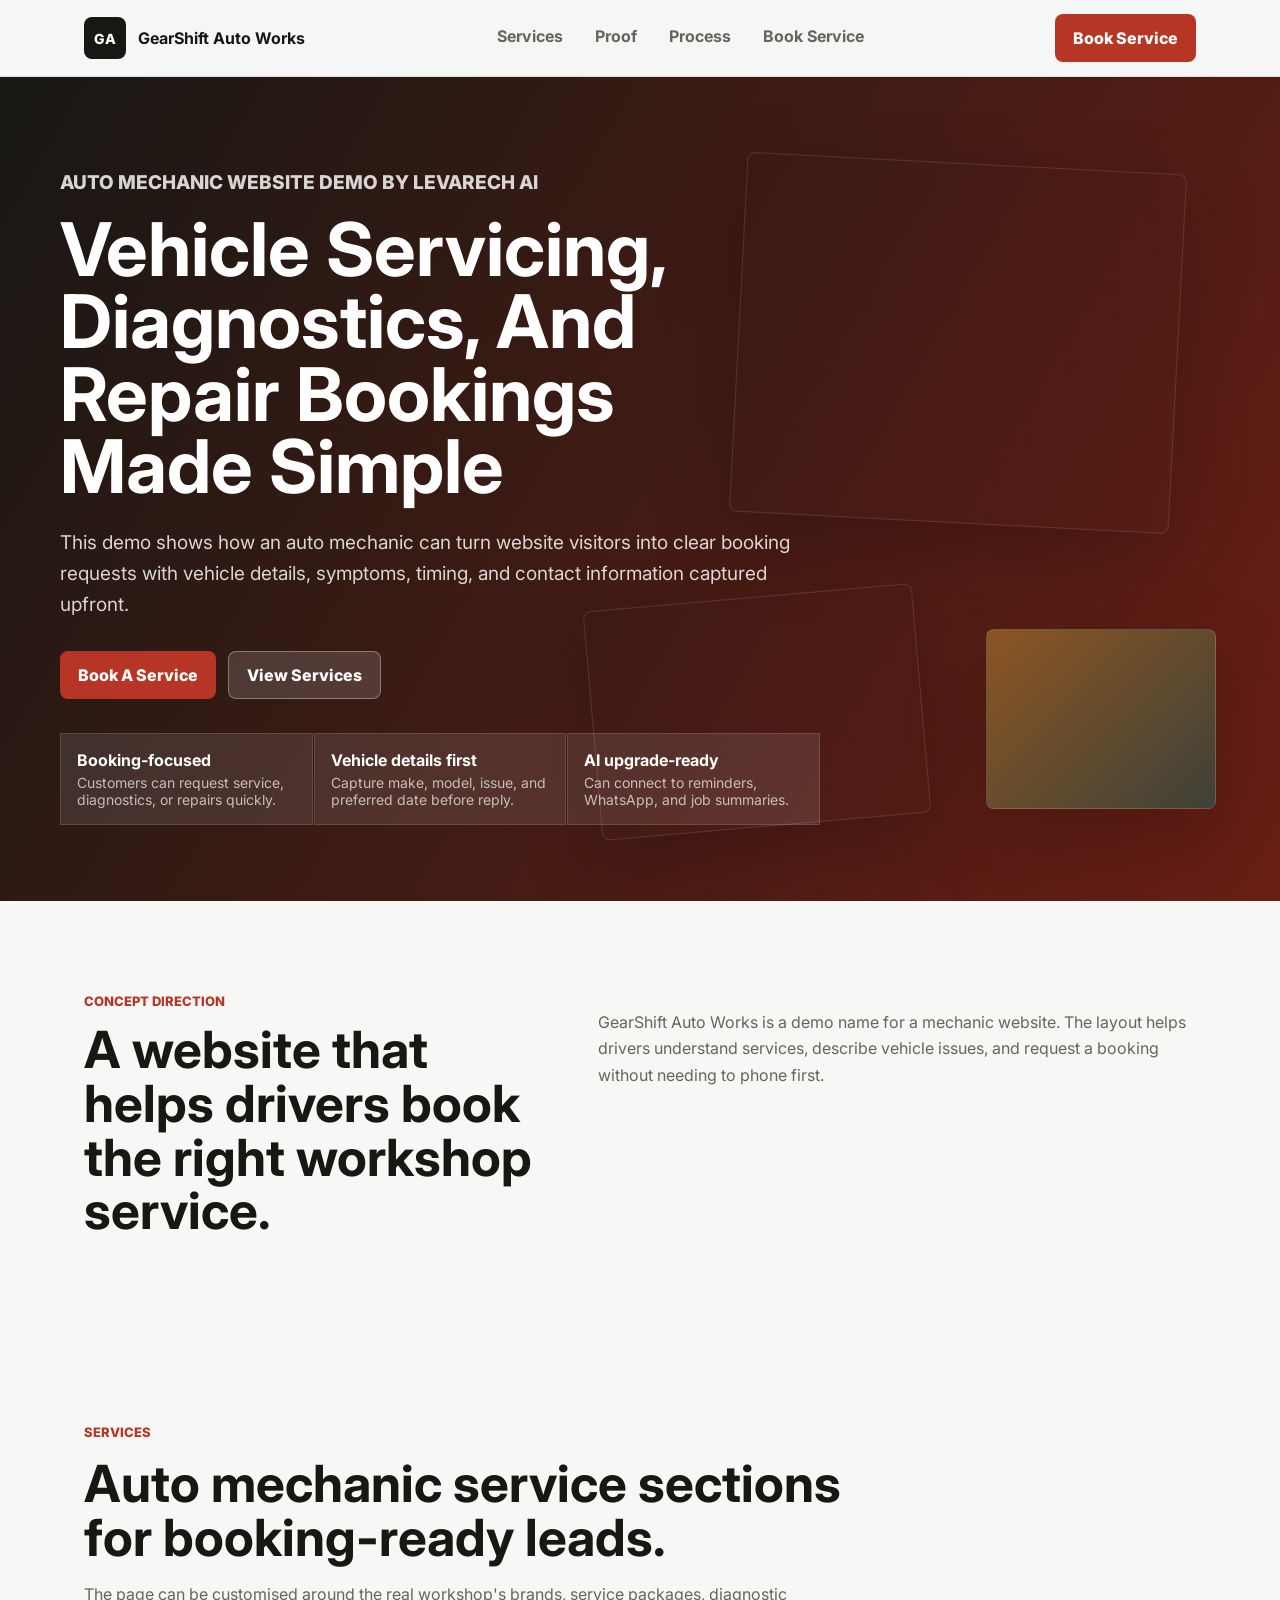
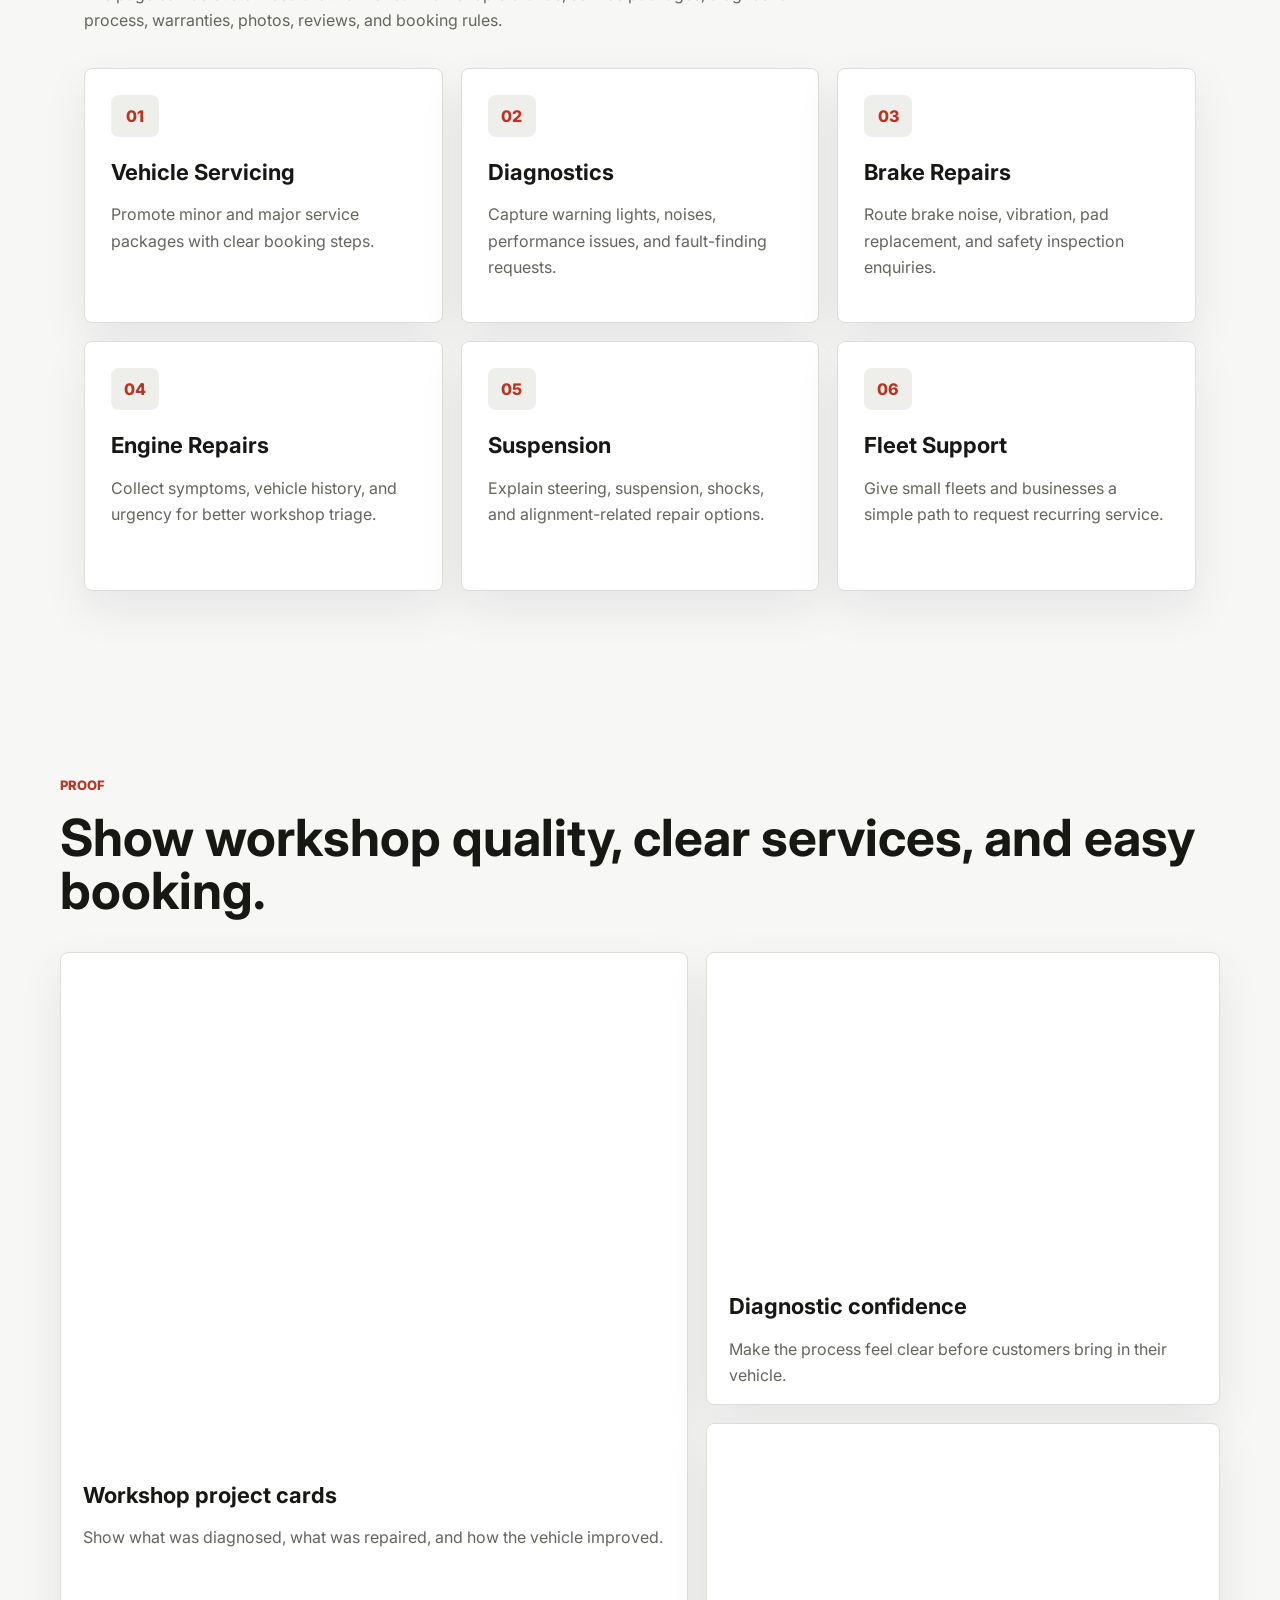
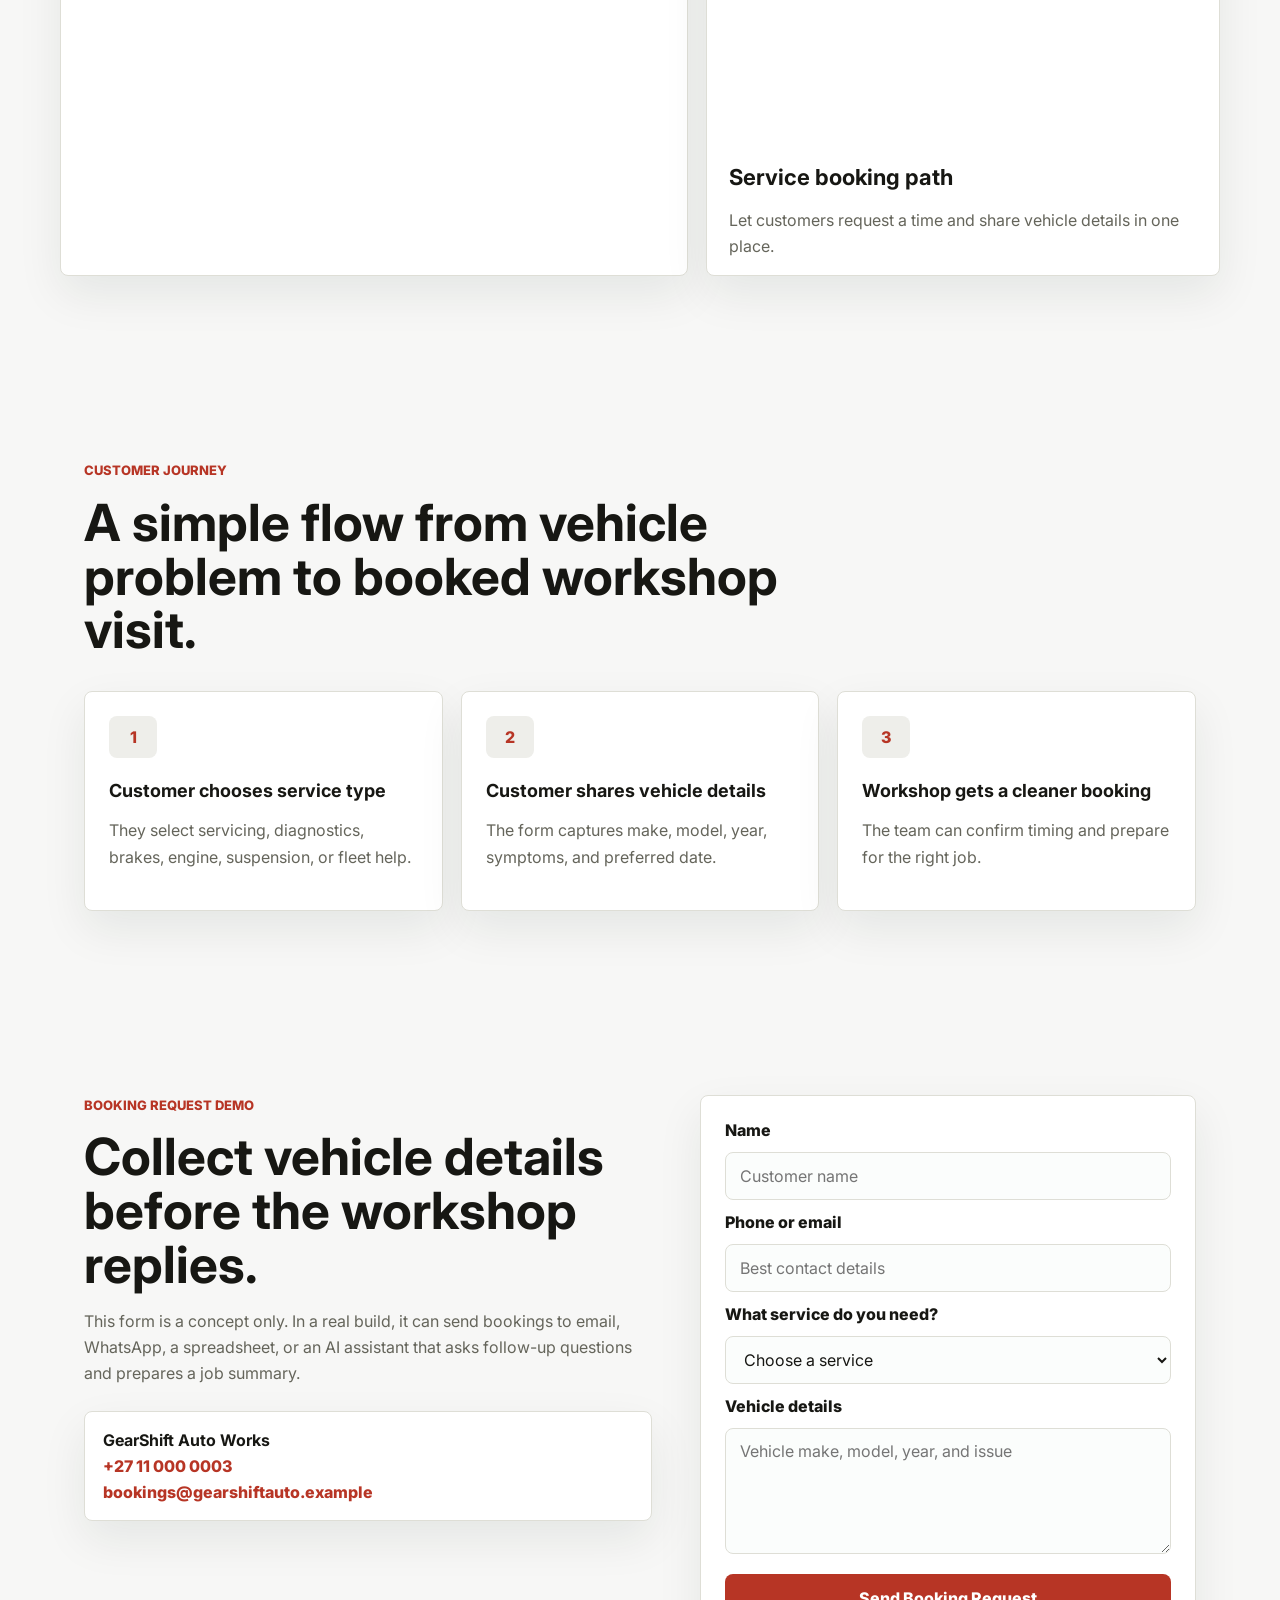
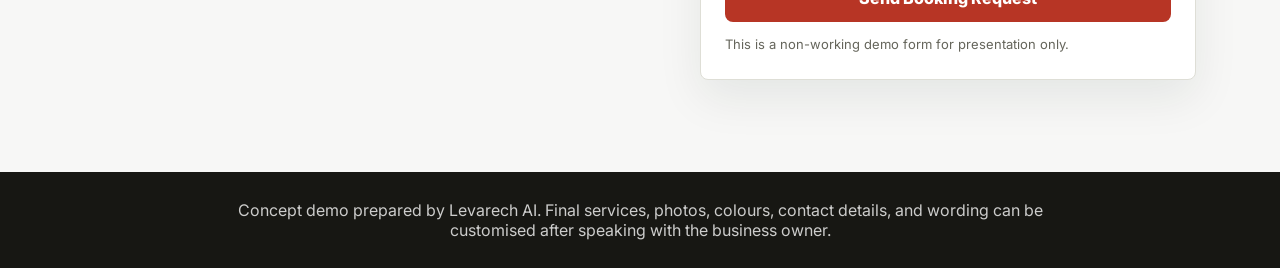
==== auto-mechanic-demo.html @ c33b5302 "Update Levarech AI website and demos" ====
<!doctype html>
<html lang="en">
  <head>
    <meta charset="utf-8">
    <meta name="viewport" content="width=device-width, initial-scale=1">
    <meta
      name="description"
      content="A concept auto mechanic website demo for GearShift Auto Works, prepared by Levarech AI."
    >
    <meta name="theme-color" content="#171713">
    <meta property="og:type" content="website">
    <meta property="og:title" content="GearShift Auto Works | Auto Mechanic Website Demo">
    <meta
      property="og:description"
      content="A polished auto mechanic website concept for servicing, diagnostics, brakes, repairs, and booking requests."
    >
    <meta property="og:url" content="https://fxlegend-dev.github.io/levarechai/auto-mechanic-demo.html">
    <meta property="og:site_name" content="Levarech AI">
    <link rel="canonical" href="https://fxlegend-dev.github.io/levarechai/auto-mechanic-demo.html">
    <title>GearShift Auto Works | Auto Mechanic Website Demo</title>
    <link rel="icon" href="assets/favicon.svg" type="image/svg+xml">
    <link rel="preconnect" href="https://fonts.googleapis.com">
    <link rel="preconnect" href="https://fonts.gstatic.com" crossorigin>
    <link
      href="https://fonts.googleapis.com/css2?family=Inter:wght@400;500;600;700;800&display=swap"
      rel="stylesheet"
    >
    <link rel="stylesheet" href="barg-services-demo.css?v=20260823">
  </head>
  <body class="mechanic-demo">
    <a class="skip-link" href="#main">Skip to content</a>

    <header class="demo-header">
      <nav class="demo-nav" aria-label="Main navigation">
        <a class="brand" href="#top" aria-label="GearShift Auto Works concept home">
          <span>GA</span>
          <strong>GearShift Auto Works</strong>
        </a>
        <div class="nav-links">
          <a href="#services">Services</a>
          <a href="#work">Proof</a>
          <a href="#process">Process</a>
          <a href="#quote">Book Service</a>
        </div>
        <a class="nav-button" href="#quote">Book Service</a>
      </nav>
    </header>

    <main id="main">
      <section class="hero" id="top">
        <div class="hero-media" aria-hidden="true">
          <div class="photo-card photo-one"></div>
          <div class="photo-card photo-two"></div>
          <div class="photo-card photo-three"></div>
        </div>

        <div class="hero-content">
          <p class="demo-tag">Auto mechanic website demo by Levarech AI</p>
          <h1>Vehicle Servicing, Diagnostics, And Repair Bookings Made Simple</h1>
          <p>
            This demo shows how an auto mechanic can turn website visitors into clear booking requests with vehicle
            details, symptoms, timing, and contact information captured upfront.
          </p>
          <div class="hero-actions">
            <a class="button primary" href="#quote">Book A Service</a>
            <a class="button secondary" href="#services">View Services</a>
          </div>
          <div class="trust-strip" aria-label="Business highlights">
            <div>
              <strong>Booking-focused</strong>
              <span>Customers can request service, diagnostics, or repairs quickly.</span>
            </div>
            <div>
              <strong>Vehicle details first</strong>
              <span>Capture make, model, issue, and preferred date before reply.</span>
            </div>
            <div>
              <strong>AI upgrade-ready</strong>
              <span>Can connect to reminders, WhatsApp, and job summaries.</span>
            </div>
          </div>
        </div>
      </section>

      <section class="section intro">
        <div>
          <p class="eyebrow">Concept direction</p>
          <h2>A website that helps drivers book the right workshop service.</h2>
        </div>
        <p>
          GearShift Auto Works is a demo name for a mechanic website. The layout helps drivers understand services,
          describe vehicle issues, and request a booking without needing to phone first.
        </p>
      </section>

      <section class="section" id="services">
        <div class="section-heading">
          <p class="eyebrow">Services</p>
          <h2>Auto mechanic service sections for booking-ready leads.</h2>
          <p>
            The page can be customised around the real workshop's brands, service packages, diagnostic process,
            warranties, photos, reviews, and booking rules.
          </p>
        </div>

        <div class="service-grid">
          <article>
            <span>01</span>
            <h3>Vehicle Servicing</h3>
            <p>Promote minor and major service packages with clear booking steps.</p>
          </article>
          <article>
            <span>02</span>
            <h3>Diagnostics</h3>
            <p>Capture warning lights, noises, performance issues, and fault-finding requests.</p>
          </article>
          <article>
            <span>03</span>
            <h3>Brake Repairs</h3>
            <p>Route brake noise, vibration, pad replacement, and safety inspection enquiries.</p>
          </article>
          <article>
            <span>04</span>
            <h3>Engine Repairs</h3>
            <p>Collect symptoms, vehicle history, and urgency for better workshop triage.</p>
          </article>
          <article>
            <span>05</span>
            <h3>Suspension</h3>
            <p>Explain steering, suspension, shocks, and alignment-related repair options.</p>
          </article>
          <article>
            <span>06</span>
            <h3>Fleet Support</h3>
            <p>Give small fleets and businesses a simple path to request recurring service.</p>
          </article>
        </div>
      </section>

      <section class="section work-section" id="work">
        <div class="section-heading">
          <p class="eyebrow">Proof</p>
          <h2>Show workshop quality, clear services, and easy booking.</h2>
        </div>
        <div class="work-grid">
          <article class="work-card tall">
            <div class="work-image work-a" aria-hidden="true"></div>
            <h3>Workshop project cards</h3>
            <p>Show what was diagnosed, what was repaired, and how the vehicle improved.</p>
          </article>
          <article class="work-card">
            <div class="work-image work-b" aria-hidden="true"></div>
            <h3>Diagnostic confidence</h3>
            <p>Make the process feel clear before customers bring in their vehicle.</p>
          </article>
          <article class="work-card">
            <div class="work-image work-c" aria-hidden="true"></div>
            <h3>Service booking path</h3>
            <p>Let customers request a time and share vehicle details in one place.</p>
          </article>
        </div>
      </section>

      <section class="section process" id="process">
        <div class="section-heading">
          <p class="eyebrow">Customer journey</p>
          <h2>A simple flow from vehicle problem to booked workshop visit.</h2>
        </div>
        <div class="steps">
          <div>
            <span>1</span>
            <strong>Customer chooses service type</strong>
            <p>They select servicing, diagnostics, brakes, engine, suspension, or fleet help.</p>
          </div>
          <div>
            <span>2</span>
            <strong>Customer shares vehicle details</strong>
            <p>The form captures make, model, year, symptoms, and preferred date.</p>
          </div>
          <div>
            <span>3</span>
            <strong>Workshop gets a cleaner booking</strong>
            <p>The team can confirm timing and prepare for the right job.</p>
          </div>
        </div>
      </section>

      <section class="section quote-section" id="quote">
        <div class="quote-copy">
          <p class="eyebrow">Booking request demo</p>
          <h2>Collect vehicle details before the workshop replies.</h2>
          <p>
            This form is a concept only. In a real build, it can send bookings to email, WhatsApp, a spreadsheet, or an
            AI assistant that asks follow-up questions and prepares a job summary.
          </p>
          <div class="contact-card">
            <strong>GearShift Auto Works</strong>
            <a href="tel:+27110000003">+27 11 000 0003</a>
            <a href="mailto:bookings@gearshiftauto.example">bookings@gearshiftauto.example</a>
          </div>
        </div>
        <form class="quote-form">
          <label for="customerName">Name</label>
          <input id="customerName" type="text" placeholder="Customer name">

          <label for="customerPhone">Phone or email</label>
          <input id="customerPhone" type="text" placeholder="Best contact details">

          <label for="serviceNeeded">What service do you need?</label>
          <select id="serviceNeeded">
            <option>Choose a service</option>
            <option>Vehicle service</option>
            <option>Diagnostics</option>
            <option>Brake repair</option>
            <option>Engine repair</option>
            <option>Suspension or steering</option>
            <option>Not sure yet</option>
          </select>

          <label for="details">Vehicle details</label>
          <textarea id="details" rows="5" placeholder="Vehicle make, model, year, and issue"></textarea>

          <button class="button primary" type="button">Send Booking Request</button>
          <p>This is a non-working demo form for presentation only.</p>
        </form>
      </section>

      <section class="demo-footer-note">
        <p>
          Concept demo prepared by Levarech AI. Final services, photos, colours, contact details, and wording can be
          customised after speaking with the business owner.
        </p>
      </section>
    </main>
  </body>
</html>
---- barg-services-demo.css ----
:root {
  --bg: #f4f7f5;
  --surface: #ffffff;
  --surface-soft: #eaf1ed;
  --ink: #10201d;
  --muted: #5d6a66;
  --line: #d9e2dd;
  --primary: #17685d;
  --primary-strong: #123f38;
  --gold: #c79132;
  --shadow: 0 24px 70px rgba(16, 32, 29, 0.14);
  --max: 1160px;
}

body.electrician-demo {
  --bg: #f6f8fb;
  --surface-soft: #edf3fa;
  --ink: #101826;
  --muted: #586579;
  --line: #d9e1ec;
  --primary: #b66b00;
  --primary-strong: #7b4700;
  --gold: #f5b942;
}

body.plumber-demo {
  --bg: #f4f9fb;
  --surface-soft: #e7f3f8;
  --ink: #0d2730;
  --muted: #55707a;
  --line: #d5e7ee;
  --primary: #0b6f8f;
  --primary-strong: #084b61;
  --gold: #2fb4cc;
}

body.mechanic-demo {
  --bg: #f7f7f6;
  --surface-soft: #eeeeea;
  --ink: #171713;
  --muted: #65655b;
  --line: #deded6;
  --primary: #b73525;
  --primary-strong: #812116;
  --gold: #d6a23a;
}

* {
  box-sizing: border-box;
}

html {
  scroll-behavior: smooth;
}

body {
  background: var(--bg);
  color: var(--ink);
  font-family: Inter, Arial, sans-serif;
  margin: 0;
}

a {
  color: inherit;
  text-decoration: none;
}

input,
select,
textarea,
button {
  font: inherit;
}

.skip-link {
  background: var(--ink);
  color: #fff;
  left: 16px;
  padding: 10px 14px;
  position: fixed;
  top: -60px;
  z-index: 10;
}

.skip-link:focus {
  top: 16px;
}

.demo-header {
  background: rgba(244, 247, 245, 0.94);
  border-bottom: 1px solid var(--line);
  position: sticky;
  top: 0;
  z-index: 5;
}

.demo-nav {
  align-items: center;
  display: flex;
  gap: 24px;
  justify-content: space-between;
  margin: 0 auto;
  max-width: var(--max);
  min-height: 76px;
  padding: 0 24px;
}

.brand {
  align-items: center;
  display: inline-flex;
  gap: 12px;
  font-weight: 800;
}

.brand span {
  align-items: center;
  background: var(--ink);
  border-radius: 8px;
  color: #fff;
  display: inline-flex;
  font-size: 14px;
  height: 42px;
  justify-content: center;
  width: 42px;
}

.nav-links {
  display: flex;
  gap: 8px;
}

.nav-links a {
  border-radius: 8px;
  color: var(--muted);
  font-weight: 700;
  min-height: 44px;
  padding: 10px 12px;
}

.nav-links a:hover,
.nav-links a:focus-visible {
  background: var(--surface-soft);
  color: var(--ink);
}

.nav-button,
.button {
  align-items: center;
  border-radius: 8px;
  display: inline-flex;
  font-weight: 800;
  justify-content: center;
  min-height: 48px;
  padding: 12px 18px;
}

.nav-button,
.primary {
  background: var(--primary);
  color: #fff;
}

.secondary {
  background: rgba(255, 255, 255, 0.14);
  border: 1px solid rgba(255, 255, 255, 0.32);
  color: #fff;
}

.hero {
  align-items: center;
  background:
    linear-gradient(120deg, rgba(16, 32, 29, 0.96), rgba(18, 63, 56, 0.82)),
    #10201d;
  color: #fff;
  display: grid;
  min-height: calc(100dvh - 76px);
  overflow: hidden;
  padding: 86px max(24px, calc((100vw - var(--max)) / 2)) 72px;
  position: relative;
}

.hero-media {
  inset: 0;
  opacity: 0.52;
  position: absolute;
}

.photo-card {
  background-position: center;
  background-size: cover;
  border: 1px solid rgba(255, 255, 255, 0.22);
  border-radius: 8px;
  box-shadow: 0 30px 70px rgba(0, 0, 0, 0.34);
  position: absolute;
}

.photo-one {
  background-image:
    linear-gradient(rgba(16, 32, 29, 0.12), rgba(16, 32, 29, 0.12)),
    url("https://images.unsplash.com/photo-1504307651254-35680f356dfd?auto=format&fit=crop&w=1200&q=80");
  height: 360px;
  right: 8%;
  top: 86px;
  transform: rotate(3deg);
  width: 440px;
}

.photo-two {
  background-image:
    linear-gradient(rgba(16, 32, 29, 0.12), rgba(16, 32, 29, 0.12)),
    url("https://images.unsplash.com/photo-1581092918056-0c4c3acd3789?auto=format&fit=crop&w=1000&q=80");
  bottom: 74px;
  height: 230px;
  right: 28%;
  transform: rotate(-5deg);
  width: 330px;
}

.photo-three {
  background:
    linear-gradient(135deg, rgba(199, 145, 50, 0.94), rgba(23, 104, 93, 0.94));
  bottom: 92px;
  height: 180px;
  right: 5%;
  width: 230px;
}

.electrician-demo .hero {
  background:
    linear-gradient(120deg, rgba(16, 24, 38, 0.96), rgba(123, 71, 0, 0.78)),
    #101826;
}

.electrician-demo .photo-one {
  background-image:
    linear-gradient(rgba(16, 24, 38, 0.08), rgba(16, 24, 38, 0.08)),
    url("https://images.unsplash.com/photo-1621905252507-b35492cc74b4?auto=format&fit=crop&w=1200&q=80");
}

.electrician-demo .photo-two {
  background-image:
    linear-gradient(rgba(16, 24, 38, 0.08), rgba(16, 24, 38, 0.08)),
    url("https://images.unsplash.com/photo-1621905251918-48416bd8575a?auto=format&fit=crop&w=1000&q=80");
}

.electrician-demo .work-a {
  background-image: url("https://images.unsplash.com/photo-1621905252507-b35492cc74b4?auto=format&fit=crop&w=1200&q=80");
}

.electrician-demo .work-b {
  background-image: url("https://images.unsplash.com/photo-1621905251918-48416bd8575a?auto=format&fit=crop&w=1000&q=80");
}

.electrician-demo .work-c {
  background-image: url("https://images.unsplash.com/photo-1558618666-fcd25c85cd64?auto=format&fit=crop&w=1000&q=80");
}

.plumber-demo .hero {
  background:
    linear-gradient(120deg, rgba(13, 39, 48, 0.96), rgba(8, 75, 97, 0.78)),
    #0d2730;
}

.plumber-demo .photo-one {
  background-image:
    linear-gradient(rgba(13, 39, 48, 0.08), rgba(13, 39, 48, 0.08)),
    url("https://images.unsplash.com/photo-1607472586893-edb57bdc0e39?auto=format&fit=crop&w=1200&q=80");
}

.plumber-demo .photo-two {
  background-image:
    linear-gradient(rgba(13, 39, 48, 0.08), rgba(13, 39, 48, 0.08)),
    url("https://images.unsplash.com/photo-1585704032915-c3400ca199e7?auto=format&fit=crop&w=1000&q=80");
}

.plumber-demo .work-a {
  background-image: url("https://images.unsplash.com/photo-1607472586893-edb57bdc0e39?auto=format&fit=crop&w=1200&q=80");
}

.plumber-demo .work-b {
  background-image: url("https://images.unsplash.com/photo-1585704032915-c3400ca199e7?auto=format&fit=crop&w=1000&q=80");
}

.plumber-demo .work-c {
  background-image: url("https://images.unsplash.com/photo-1581092160607-ee22621dd758?auto=format&fit=crop&w=1000&q=80");
}

.mechanic-demo .hero {
  background:
    linear-gradient(120deg, rgba(23, 23, 19, 0.96), rgba(129, 33, 22, 0.78)),
    #171713;
}

.mechanic-demo .photo-one {
  background-image:
    linear-gradient(rgba(23, 23, 19, 0.08), rgba(23, 23, 19, 0.08)),
    url("https://images.unsplash.com/photo-1625047509168-a7026f36de04?auto=format&fit=crop&w=1200&q=80");
}

.mechanic-demo .photo-two {
  background-image:
    linear-gradient(rgba(23, 23, 19, 0.08), rgba(23, 23, 19, 0.08)),
    url("https://images.unsplash.com/photo-1487754180451-c456f719a1fc?auto=format&fit=crop&w=1000&q=80");
}

.mechanic-demo .work-a {
  background-image: url("https://images.unsplash.com/photo-1625047509168-a7026f36de04?auto=format&fit=crop&w=1200&q=80");
}

.mechanic-demo .work-b {
  background-image: url("https://images.unsplash.com/photo-1487754180451-c456f719a1fc?auto=format&fit=crop&w=1000&q=80");
}

.mechanic-demo .work-c {
  background-image: url("https://images.unsplash.com/photo-1632823469850-1b7b1e8b7e1e?auto=format&fit=crop&w=1000&q=80");
}

.hero-content {
  max-width: 760px;
  position: relative;
  z-index: 1;
}

.demo-tag,
.eyebrow {
  color: #a7f3d0;
  font-size: 13px;
  font-weight: 800;
  letter-spacing: 0;
  margin: 0 0 14px;
  text-transform: uppercase;
}

.hero h1 {
  font-size: clamp(42px, 6vw, 74px);
  letter-spacing: 0;
  line-height: 0.98;
  margin: 0 0 24px;
}

.hero p {
  color: rgba(255, 255, 255, 0.82);
  font-size: 19px;
  line-height: 1.65;
}

.hero-actions {
  display: flex;
  flex-wrap: wrap;
  gap: 12px;
  margin-top: 30px;
}

.trust-strip {
  display: grid;
  gap: 1px;
  grid-template-columns: repeat(3, minmax(0, 1fr));
  margin-top: 34px;
}

.trust-strip div {
  background: rgba(255, 255, 255, 0.1);
  border: 1px solid rgba(255, 255, 255, 0.12);
  padding: 16px;
}

.trust-strip strong,
.trust-strip span {
  display: block;
}

.trust-strip span {
  color: rgba(255, 255, 255, 0.68);
  font-size: 14px;
  margin-top: 4px;
}

.section {
  margin: 0 auto;
  max-width: var(--max);
  padding: 92px 24px;
}

.intro {
  display: grid;
  gap: 48px;
  grid-template-columns: minmax(0, 0.78fr) minmax(0, 1fr);
}

.intro p:last-child,
.section-heading p,
.service-grid p,
.work-card p,
.steps p,
.quote-copy p,
.quote-form p {
  color: var(--muted);
  line-height: 1.65;
}

h2 {
  font-size: clamp(32px, 4vw, 52px);
  letter-spacing: 0;
  line-height: 1.05;
  margin: 0;
}

h3 {
  font-size: 22px;
  line-height: 1.2;
  margin: 0 0 10px;
}

.section-heading {
  margin-bottom: 34px;
  max-width: 760px;
}

.section-heading .eyebrow,
.intro .eyebrow,
.quote-copy .eyebrow {
  color: var(--primary);
}

.service-grid,
.steps {
  display: grid;
  gap: 18px;
  grid-template-columns: repeat(3, minmax(0, 1fr));
}

.service-grid {
  grid-template-columns: repeat(3, minmax(0, 1fr));
}

.service-grid article,
.steps div,
.quote-form,
.work-card {
  background: var(--surface);
  border: 1px solid var(--line);
  border-radius: 8px;
  box-shadow: 0 18px 46px rgba(16, 32, 29, 0.08);
}

.service-grid article {
  min-height: 250px;
  padding: 26px;
}

.service-grid span,
.steps span {
  align-items: center;
  background: var(--surface-soft);
  border-radius: 8px;
  color: var(--primary);
  display: inline-flex;
  font-weight: 800;
  height: 42px;
  justify-content: center;
  margin-bottom: 22px;
  width: 48px;
}

.work-section {
  max-width: none;
}

.work-section .section-heading,
.work-grid {
  margin-left: auto;
  margin-right: auto;
  max-width: var(--max);
}

.work-grid {
  display: grid;
  gap: 18px;
  grid-template-columns: 1.1fr 0.9fr;
}

.work-card {
  overflow: hidden;
}

.work-card.tall {
  grid-row: span 2;
}

.work-card h3,
.work-card p {
  padding-left: 22px;
  padding-right: 22px;
}

.work-card h3 {
  margin-top: 20px;
}

.work-image {
  aspect-ratio: 16 / 10;
  background-position: center;
  background-size: cover;
}

.work-card.tall .work-image {
  aspect-ratio: 16 / 13;
}

.work-a {
  background-image: url("https://images.unsplash.com/photo-1517581177682-a085bb7ffb15?auto=format&fit=crop&w=1200&q=80");
}

.work-b {
  background-image: url("https://images.unsplash.com/photo-1600585154340-be6161a56a0c?auto=format&fit=crop&w=1000&q=80");
}

.work-c {
  background-image: url("https://images.unsplash.com/photo-1581578731548-c64695cc6952?auto=format&fit=crop&w=1000&q=80");
}

.steps div {
  padding: 24px;
}

.steps strong {
  display: block;
  font-size: 18px;
  margin-bottom: 8px;
}

.quote-section {
  display: grid;
  gap: 48px;
  grid-template-columns: minmax(0, 0.78fr) minmax(320px, 0.68fr);
}

.contact-card {
  background: var(--surface);
  border: 1px solid var(--line);
  border-radius: 8px;
  box-shadow: 0 18px 46px rgba(16, 32, 29, 0.08);
  display: grid;
  gap: 6px;
  margin-top: 24px;
  padding: 18px;
}

.contact-card strong,
.contact-card a {
  display: block;
}

.contact-card a {
  color: var(--primary);
  font-weight: 800;
  word-break: break-word;
}

.quote-form {
  display: grid;
  gap: 12px;
  padding: 24px;
}

.quote-form label {
  font-weight: 800;
}

.quote-form input,
.quote-form select,
.quote-form textarea {
  background: #fbfdfc;
  border: 1px solid var(--line);
  border-radius: 8px;
  color: var(--ink);
  min-height: 48px;
  padding: 12px 14px;
}

.quote-form textarea {
  resize: vertical;
}

.quote-form button {
  border: 0;
  margin-top: 8px;
}

.quote-form p {
  font-size: 13px;
  margin: 0;
}

.demo-footer-note {
  background: var(--ink);
  color: rgba(255, 255, 255, 0.78);
  padding: 28px 24px;
  text-align: center;
}

.demo-footer-note p {
  margin: 0 auto;
  max-width: 860px;
}

@media (max-width: 920px) {
  .nav-links {
    display: none;
  }

  .hero-media {
    opacity: 0.26;
  }

  .photo-one {
    right: -110px;
    width: 420px;
  }

  .intro,
  .quote-section,
  .service-grid,
  .steps,
  .work-grid {
    grid-template-columns: 1fr;
  }

  .work-card.tall {
    grid-row: auto;
  }
}

@media (max-width: 680px) {
  .demo-nav {
    min-height: 68px;
    padding: 0 18px;
  }

  .nav-button {
    display: none;
  }

  .hero {
    min-height: calc(100dvh - 68px);
    padding: 70px 18px 62px;
  }

  .trust-strip {
    grid-template-columns: 1fr;
  }

  .section {
    padding: 72px 18px;
  }

  .photo-two,
  .photo-three {
    display: none;
  }
}
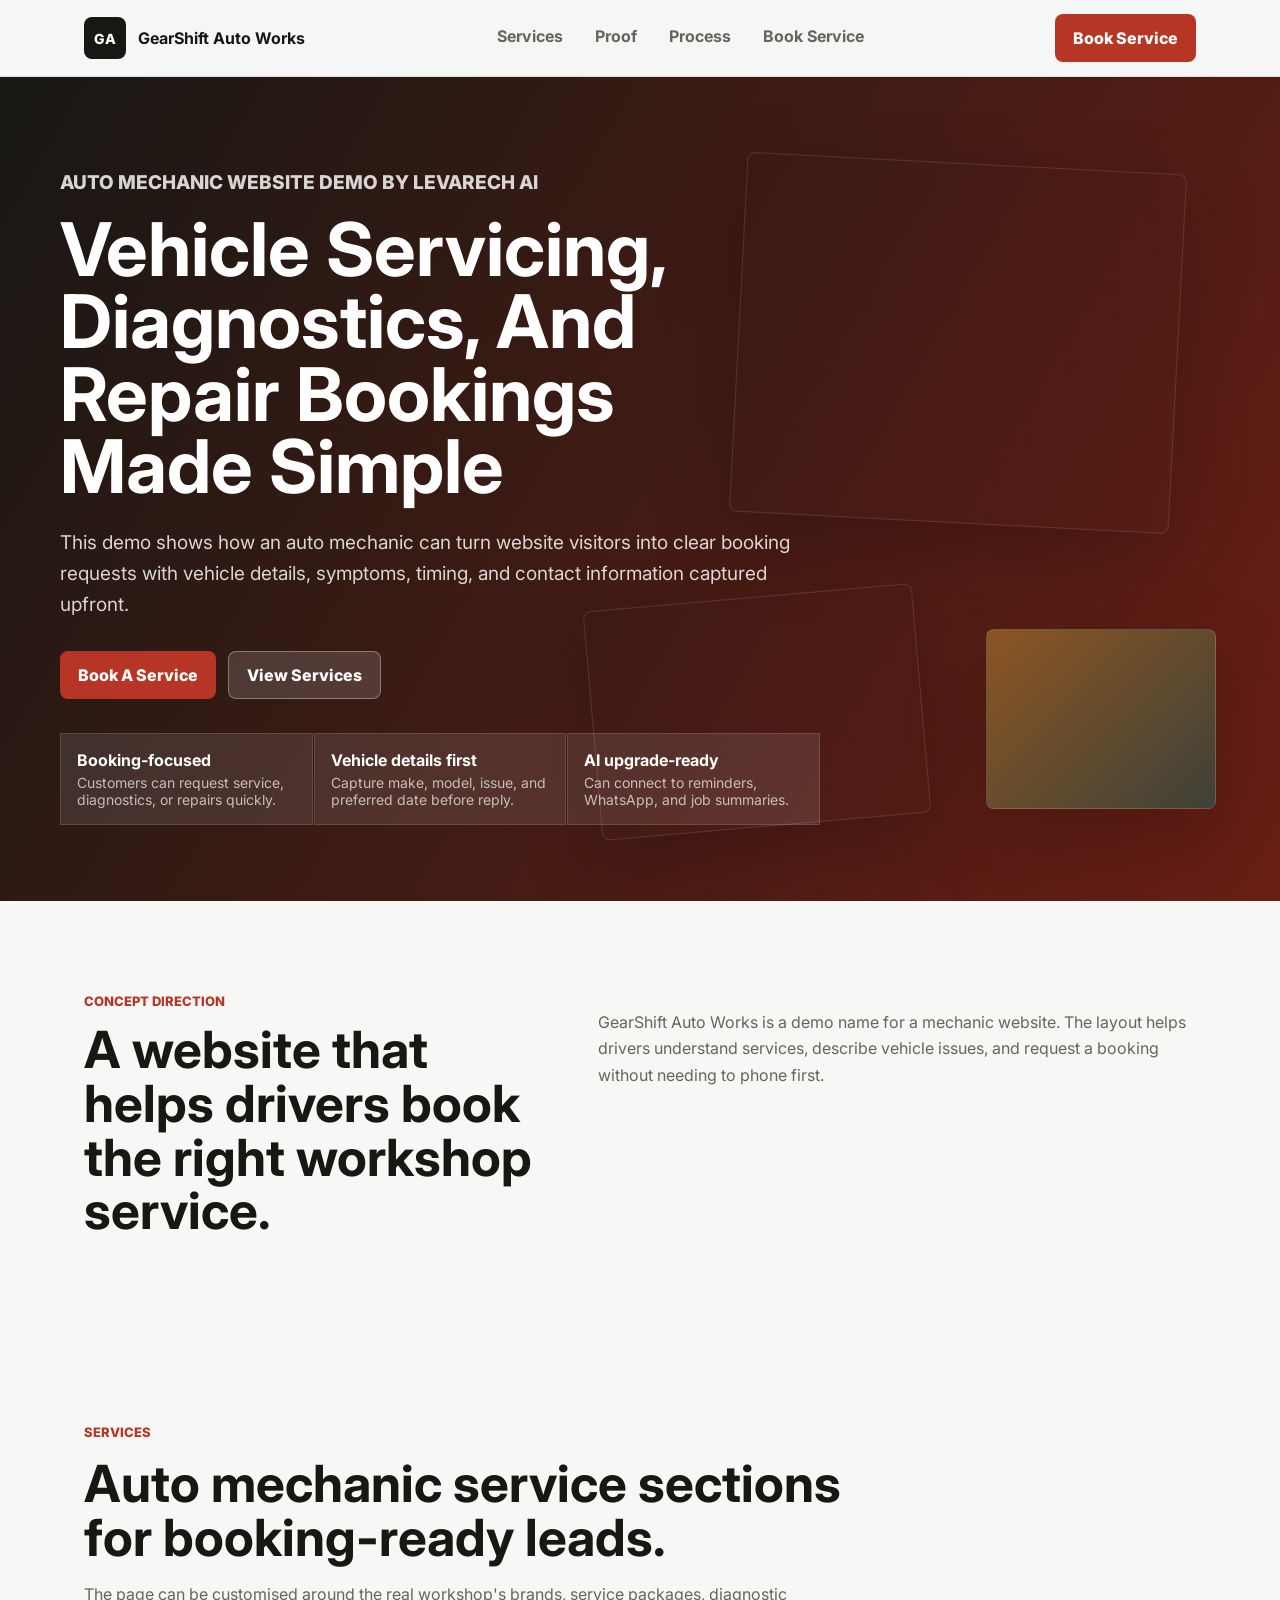
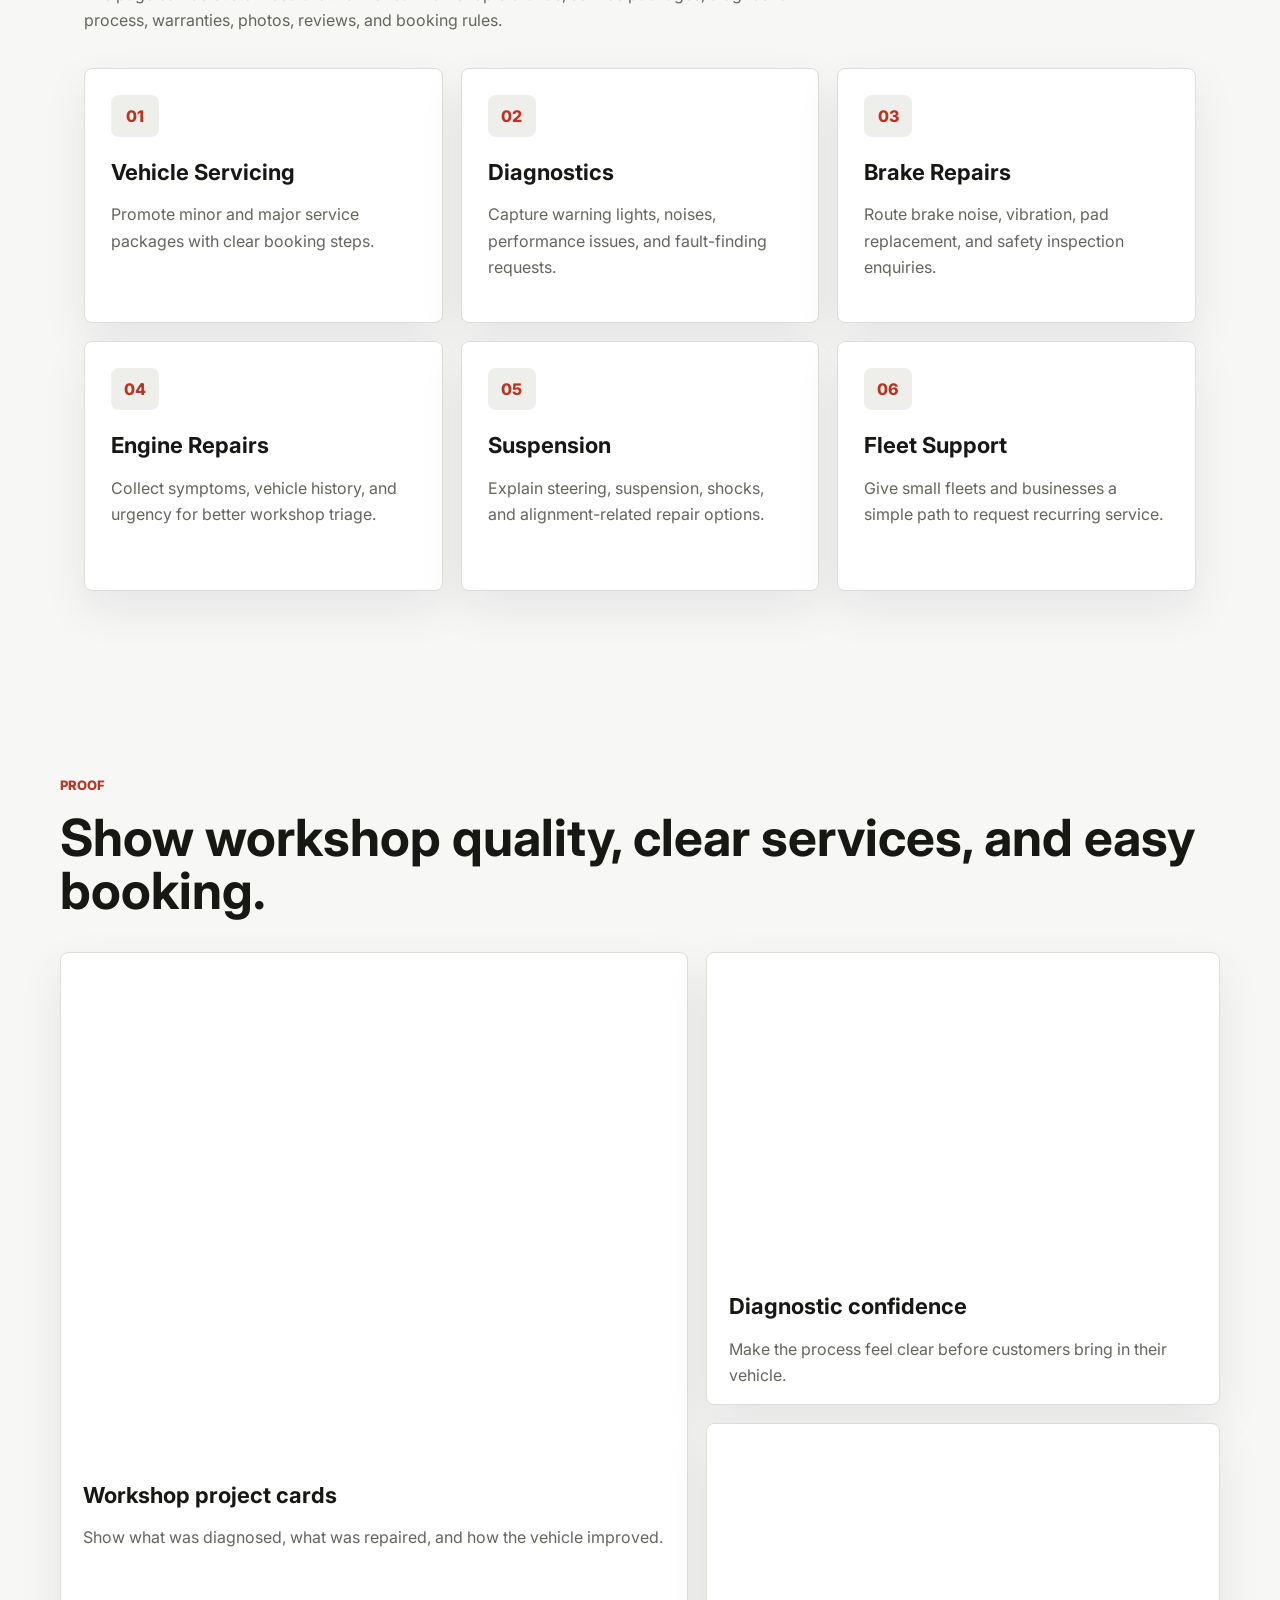
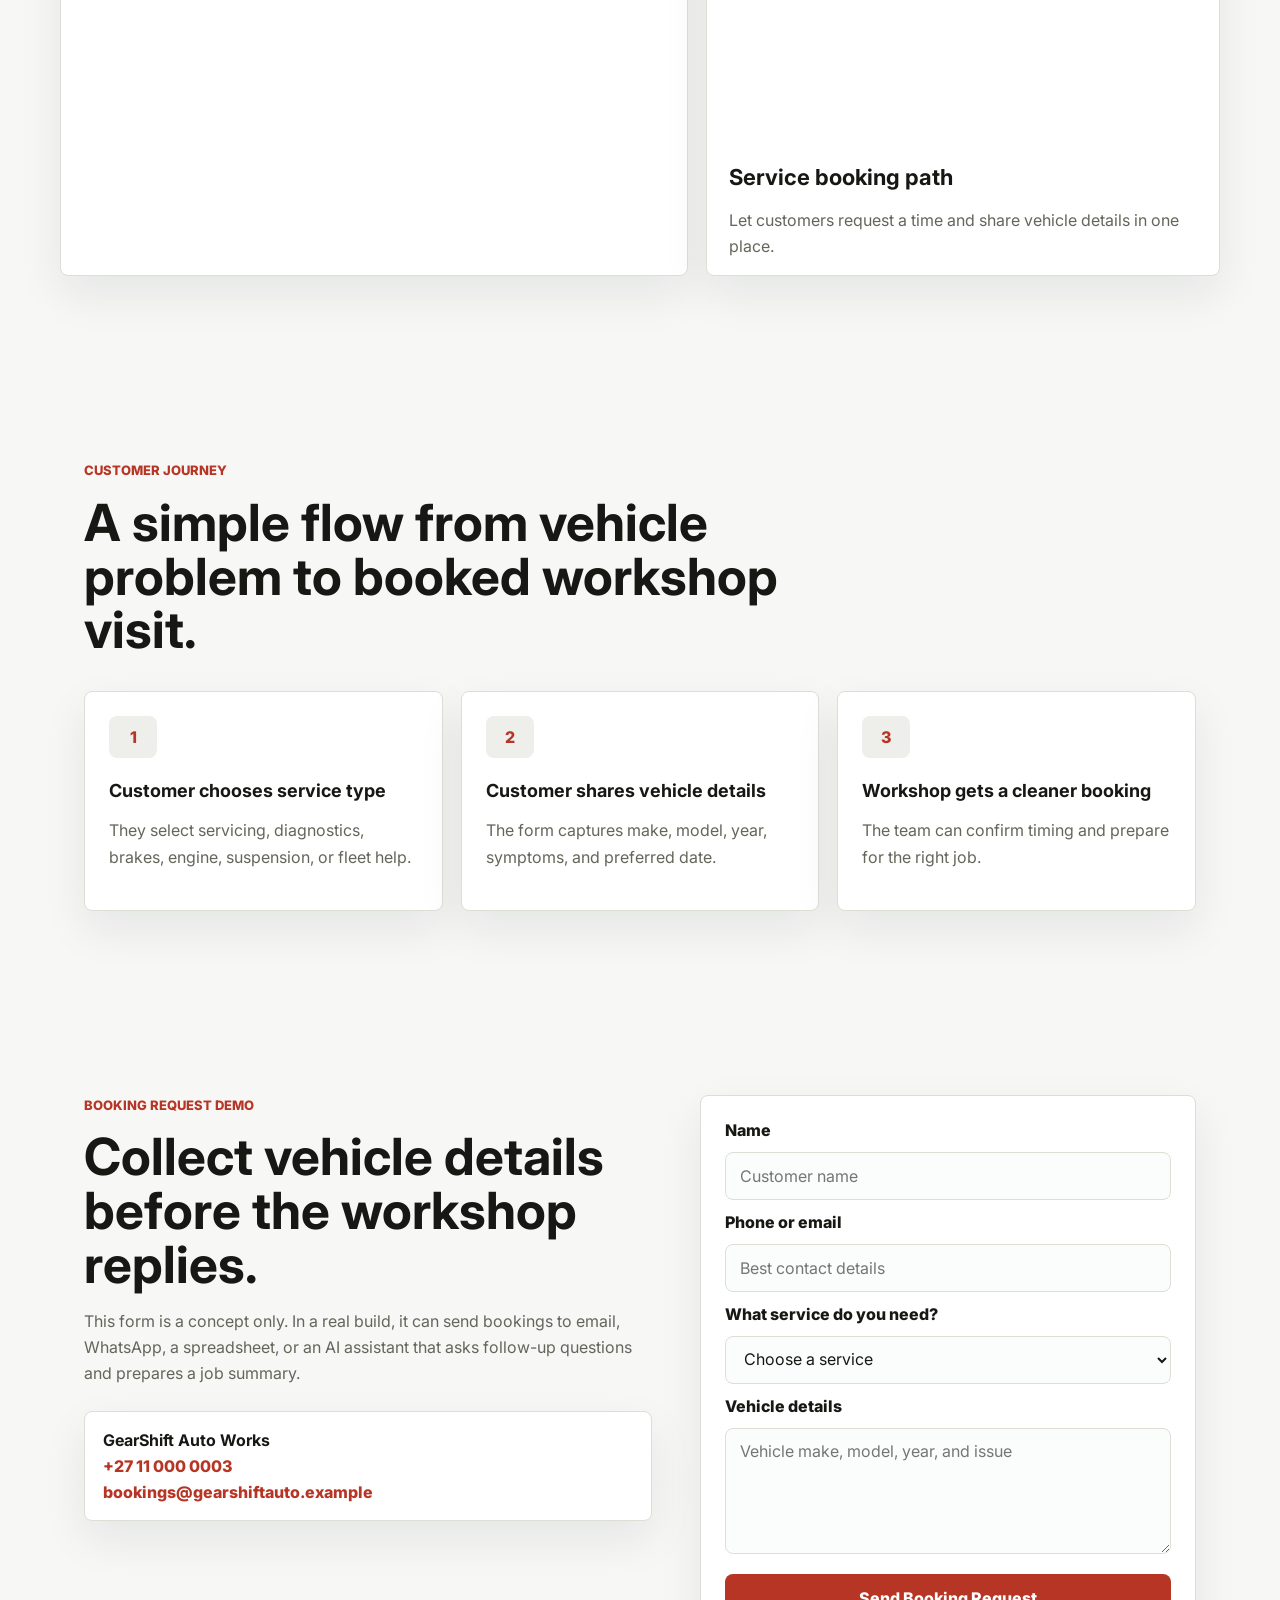
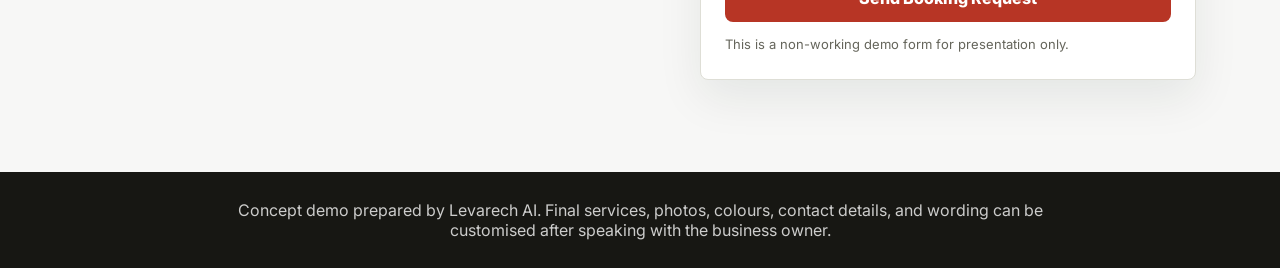
==== commit 964da0cf: "Fix GitHub Pages canonical URLs" ====
--- a/auto-mechanic-demo.html
+++ b/auto-mechanic-demo.html
@@ -14,9 +14,9 @@
       property="og:description"
       content="A polished auto mechanic website concept for servicing, diagnostics, brakes, repairs, and booking requests."
     >
-    <meta property="og:url" content="https://fxlegend-dev.github.io/levarechai/auto-mechanic-demo.html">
+    <meta property="og:url" content="https://fxlegend-dev.github.io/nexaflowstudios/auto-mechanic-demo.html">
     <meta property="og:site_name" content="Levarech AI">
-    <link rel="canonical" href="https://fxlegend-dev.github.io/levarechai/auto-mechanic-demo.html">
+    <link rel="canonical" href="https://fxlegend-dev.github.io/nexaflowstudios/auto-mechanic-demo.html">
     <title>GearShift Auto Works | Auto Mechanic Website Demo</title>
     <link rel="icon" href="assets/favicon.svg" type="image/svg+xml">
     <link rel="preconnect" href="https://fonts.googleapis.com">
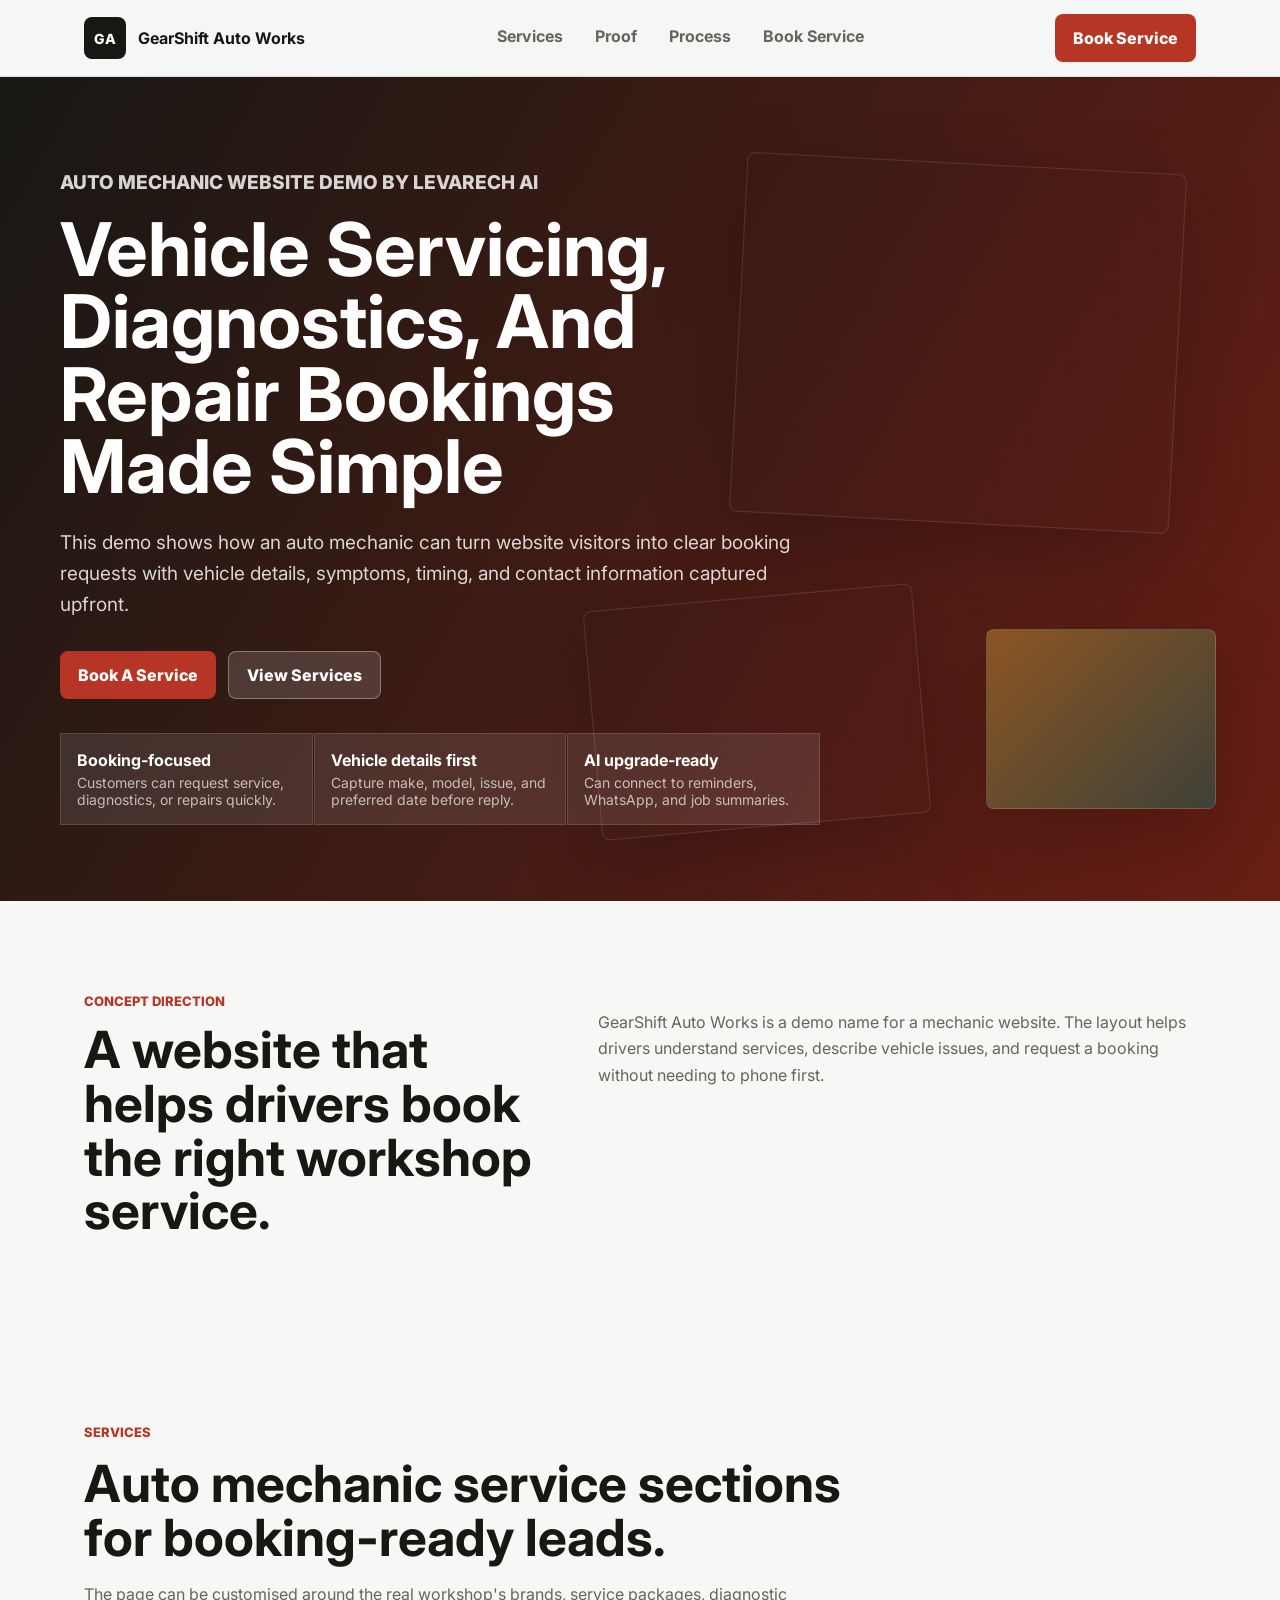
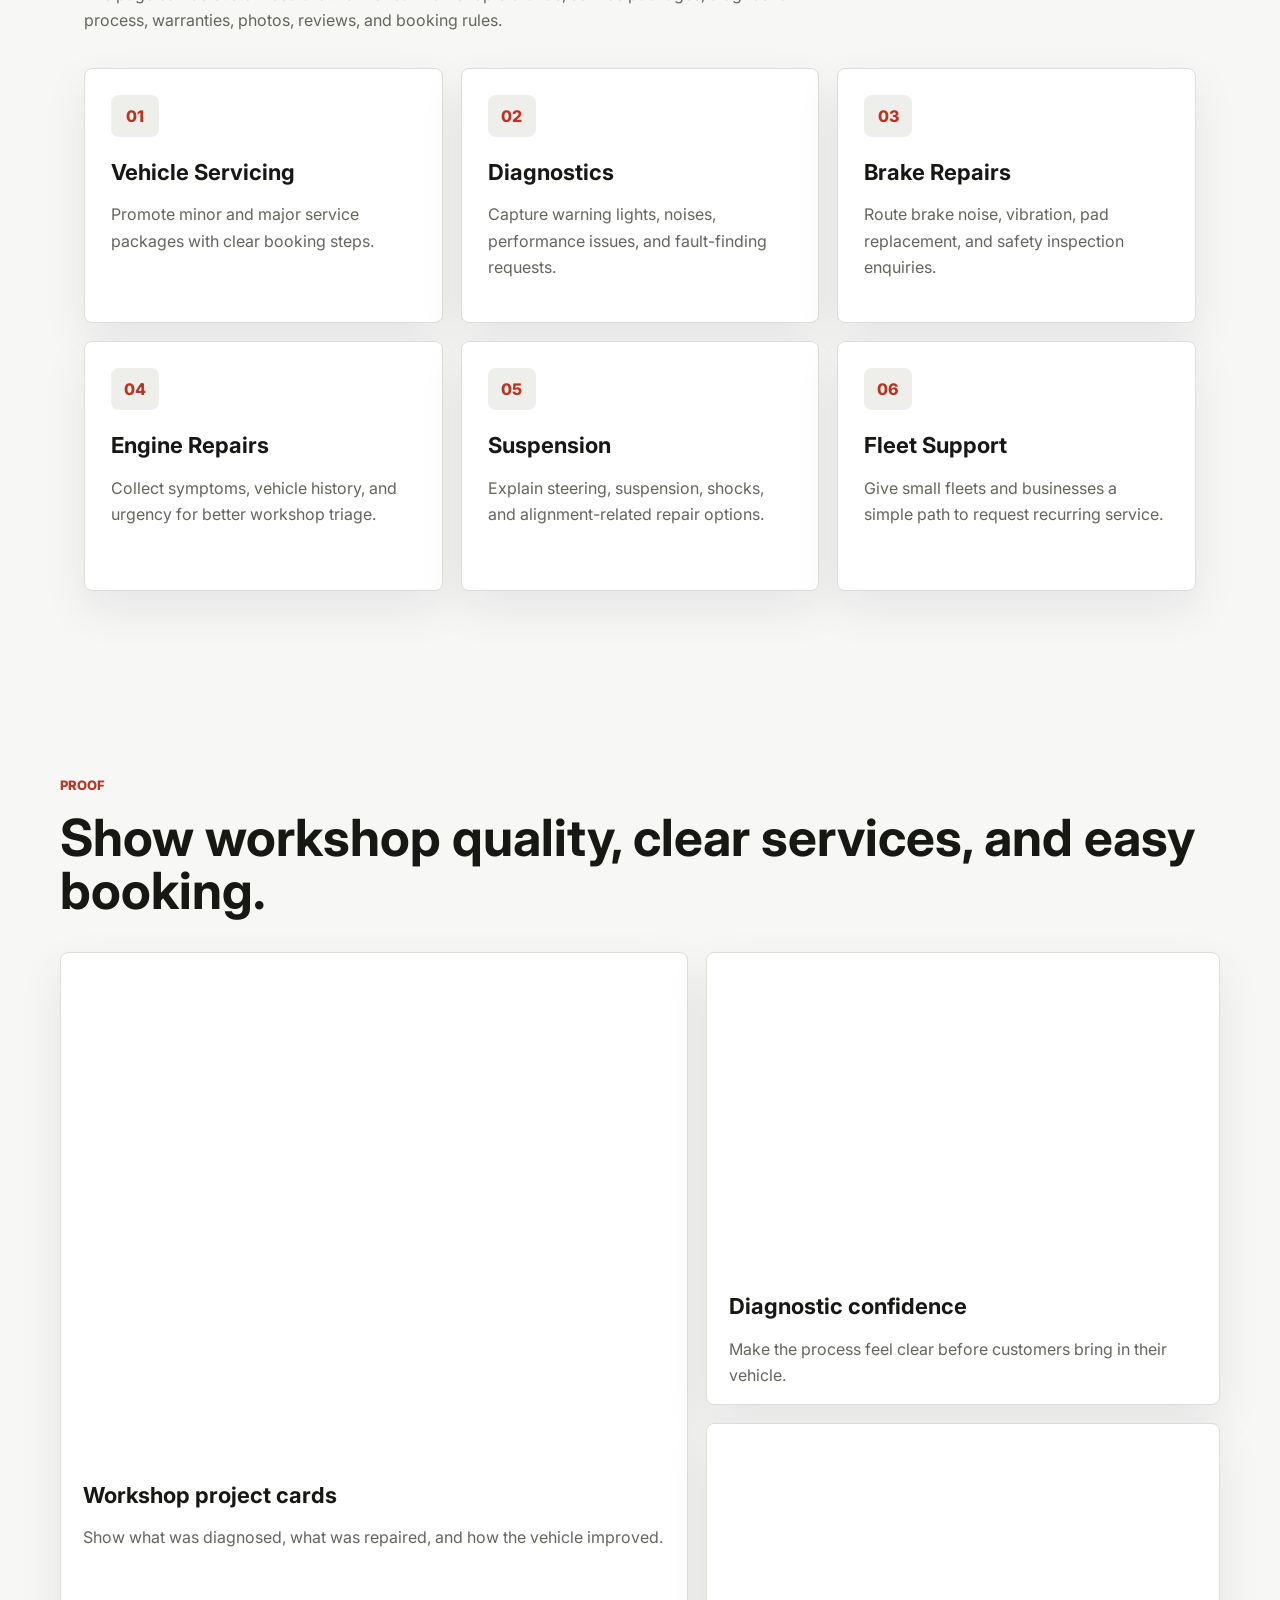
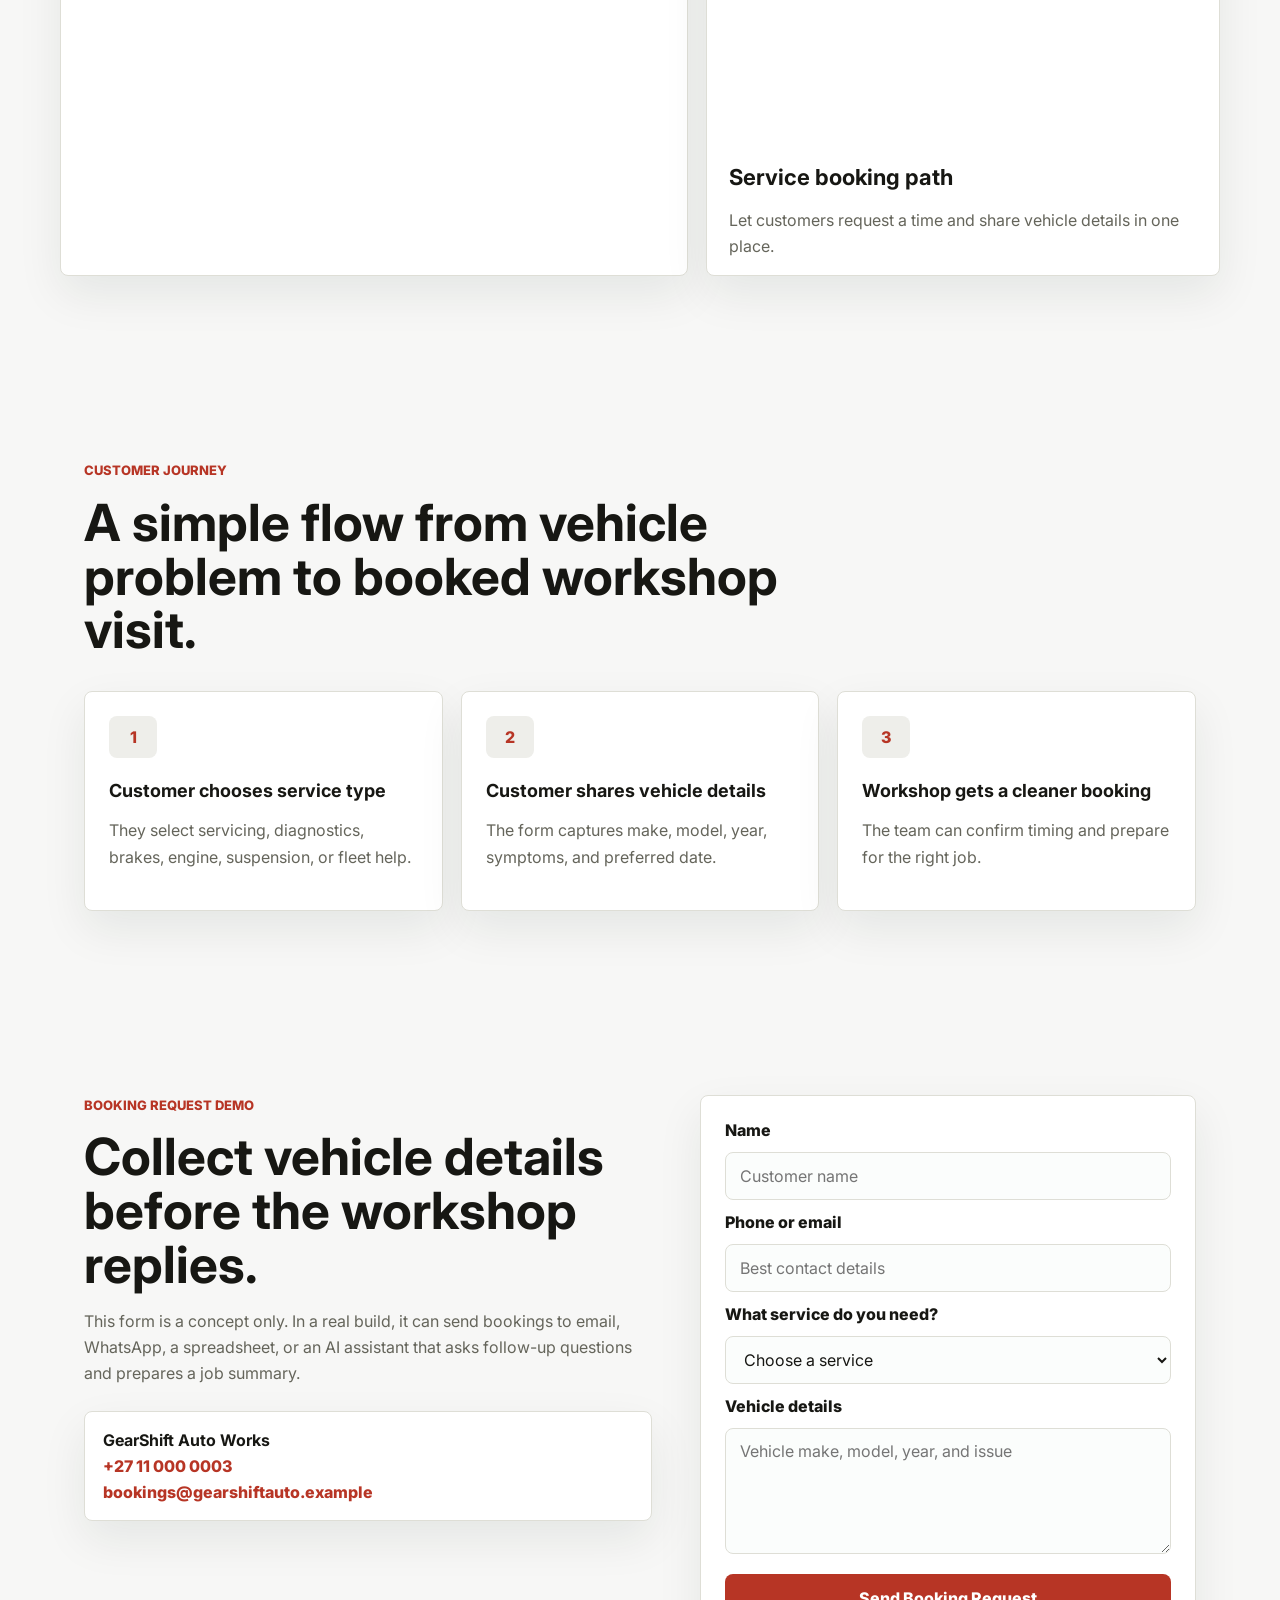
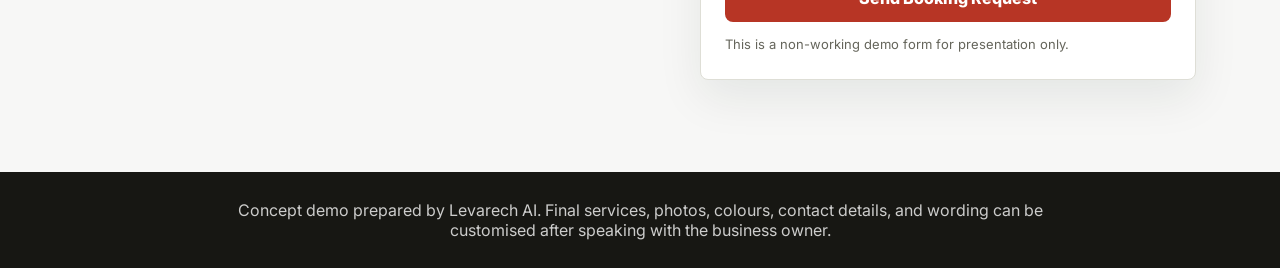
==== commit 47bde740: "Update GitHub Pages URL to Levarech AI" ====
--- a/auto-mechanic-demo.html
+++ b/auto-mechanic-demo.html
@@ -14,9 +14,9 @@
       property="og:description"
       content="A polished auto mechanic website concept for servicing, diagnostics, brakes, repairs, and booking requests."
     >
-    <meta property="og:url" content="https://fxlegend-dev.github.io/nexaflowstudios/auto-mechanic-demo.html">
+    <meta property="og:url" content="https://fxlegend-dev.github.io/levarech-ai/auto-mechanic-demo.html">
     <meta property="og:site_name" content="Levarech AI">
-    <link rel="canonical" href="https://fxlegend-dev.github.io/nexaflowstudios/auto-mechanic-demo.html">
+    <link rel="canonical" href="https://fxlegend-dev.github.io/levarech-ai/auto-mechanic-demo.html">
     <title>GearShift Auto Works | Auto Mechanic Website Demo</title>
     <link rel="icon" href="assets/favicon.svg" type="image/svg+xml">
     <link rel="preconnect" href="https://fonts.googleapis.com">
